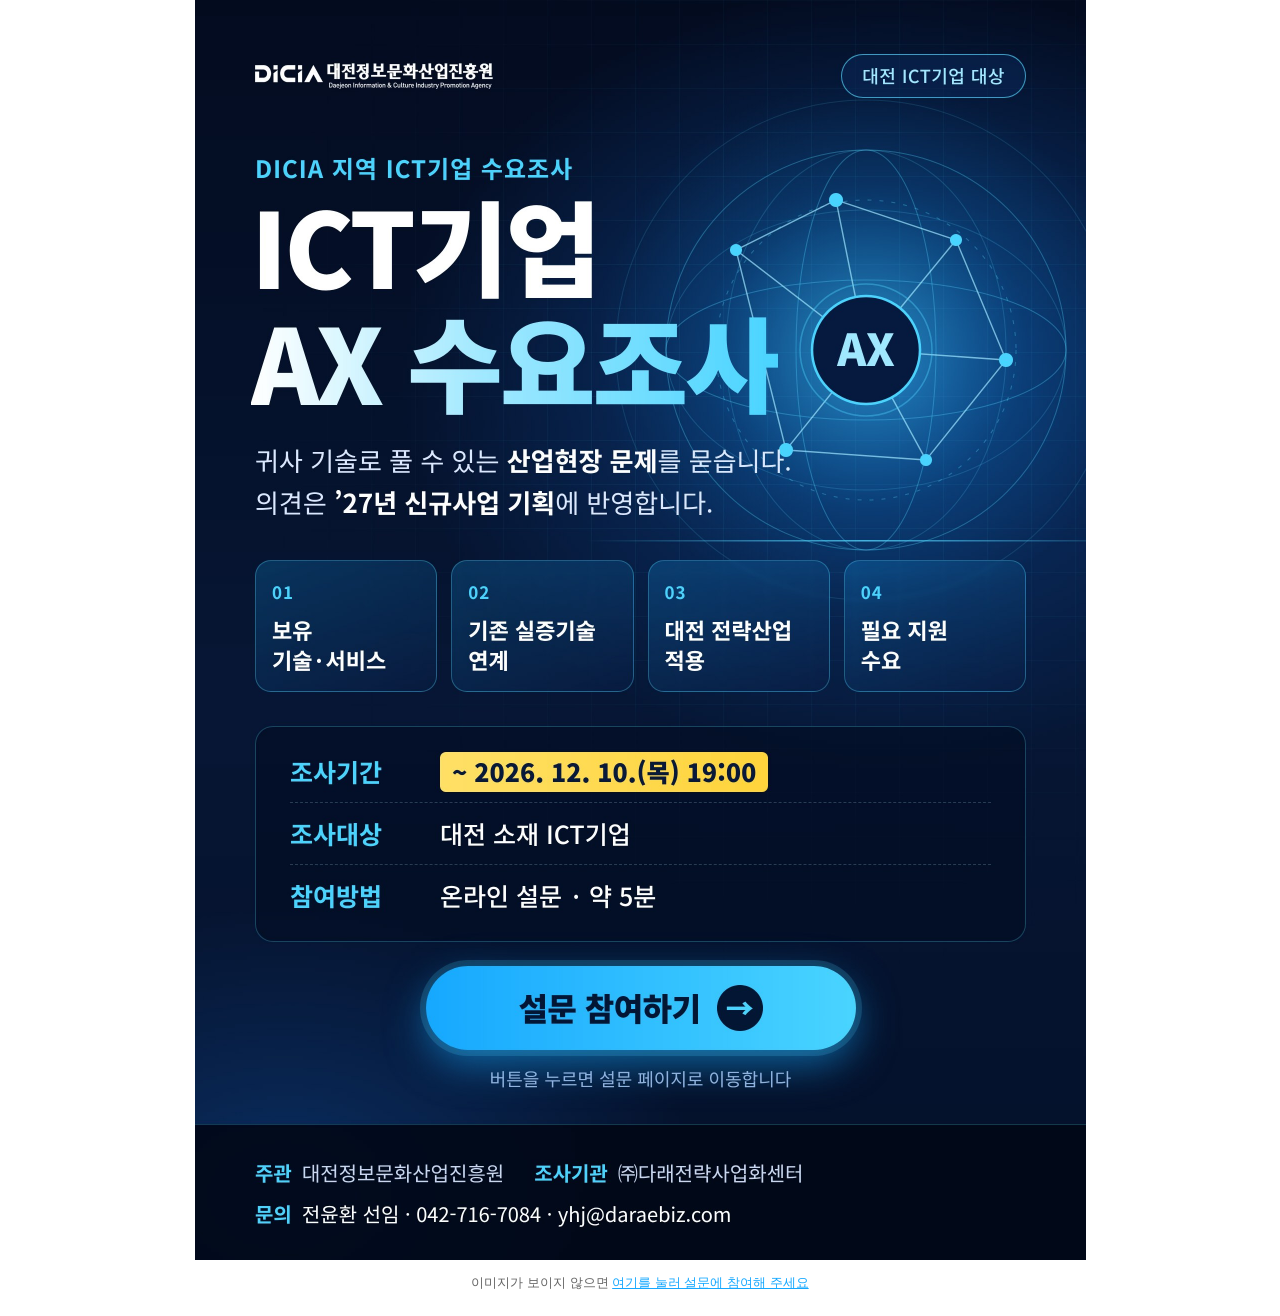
==== dicia/edm-ict/edm.html @ cd268c36 "ICT기업 수요조사 eDM 추가 Co-Authored-By: Claude Opus 5.5 <noreply@anthropic.com> Claude-Session: https://cl" ====
<!doctype html>
<html lang="ko">
<head>
<meta charset="utf-8">
<meta name="viewport" content="width=device-width,initial-scale=1">
<title>ICT기업 AX 수요조사</title>
</head>
<body style="margin:0;padding:0;background:#ffffff;">
<table role="presentation" cellpadding="0" cellspacing="0" border="0" width="100%"><tr><td align="center" style="padding:0;">
<!-- 이미지 전체에 설문 링크 연결 (이미지맵을 지우는 메일 서비스에서도 동작). 버튼 영역 좌표는 891 x 1260 기준 230,966,660,1050 -->
<a href="https://darae-daejeon.github.io/survey/dicia/ict" target="_blank" style="text-decoration:none;border:0;">
<img src="https://darae-daejeon.github.io/survey/dicia/edm-ict/edm.jpg" width="891" height="1260" alt="DICIA 지역 ICT기업 AX 수요조사. 조사기간 2026년 12월 10일(목) 19시까지. 설문 참여하기를 눌러 참여하세요. 문의 전윤환 선임 042-716-7084, yhj@daraebiz.com" border="0" style="display:block;width:891px;max-width:100%;height:auto;border:0;">
</a>
</td></tr>
<tr><td align="center" style="padding:14px 0 24px;font-family:'Malgun Gothic',sans-serif;font-size:13px;color:#666666;">
이미지가 보이지 않으면 <a href="https://darae-daejeon.github.io/survey/dicia/ict" target="_blank" style="color:#16a8fe;">여기를 눌러 설문에 참여해 주세요</a>
</td></tr></table>
</body>
</html>
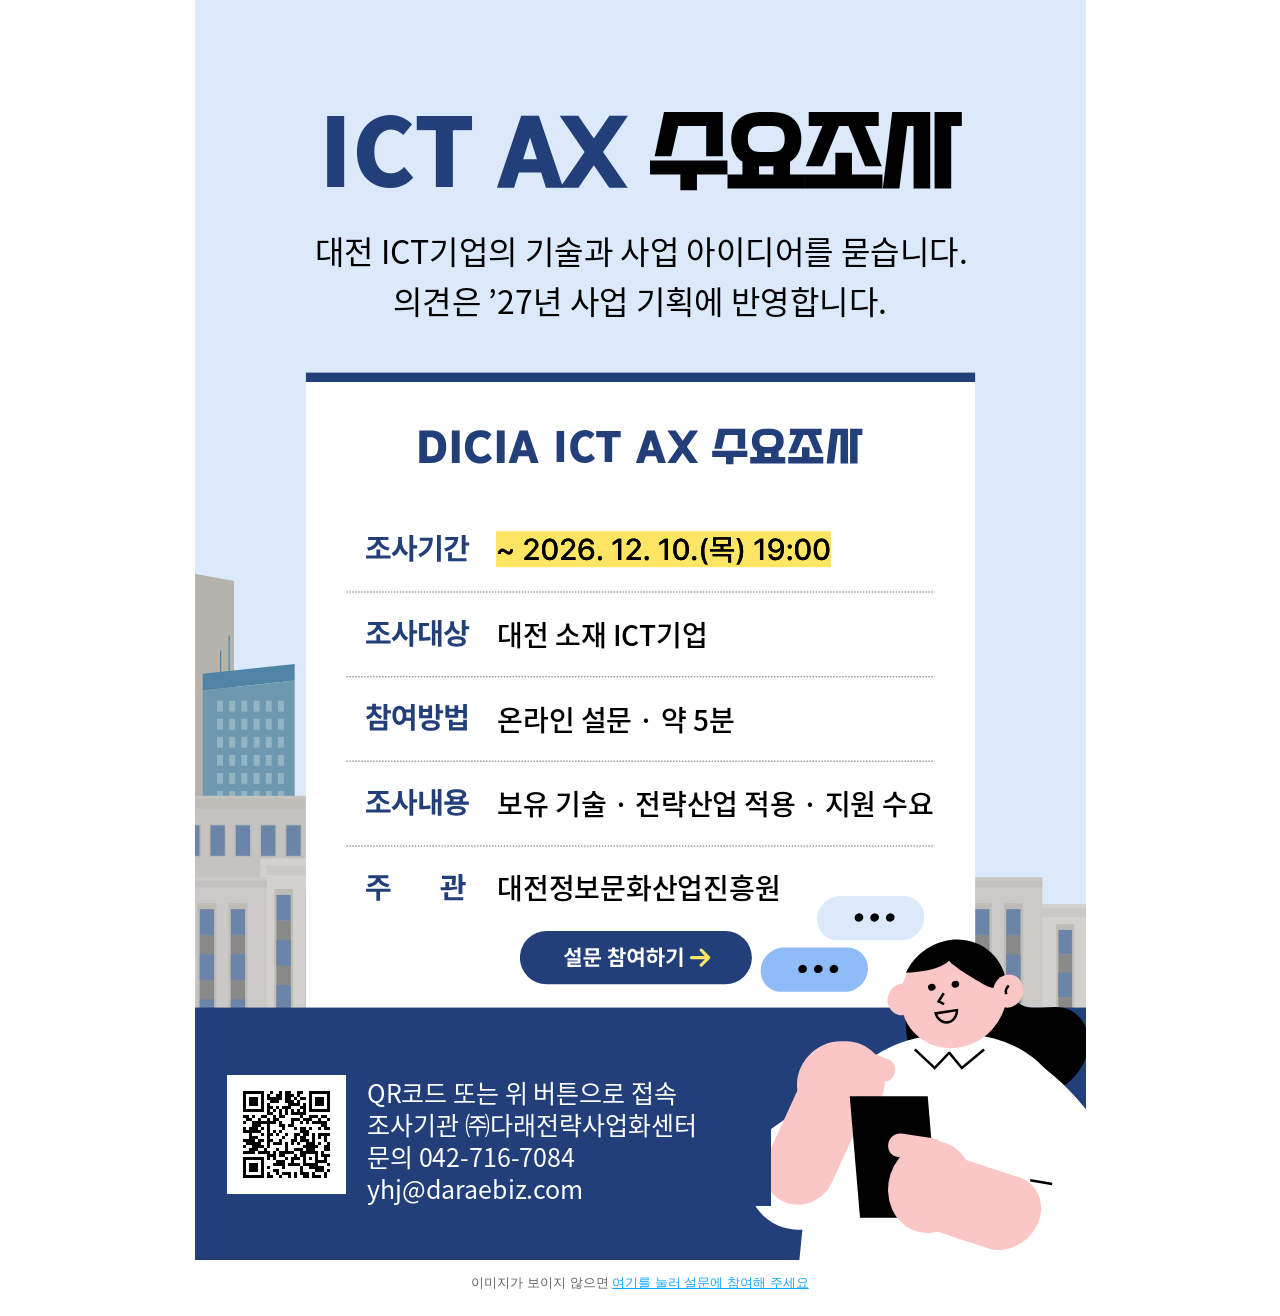
==== commit 7f878ec3: "ICT기업 eDM을 물류기업 eDM 디자인 기반으로 교체 Co-Authored-By: Claude Opus 5.5 <noreply@anthropic.com> Claude-Sessi" ====
--- a/dicia/edm-ict/edm.html
+++ b/dicia/edm-ict/edm.html
@@ -7,9 +7,9 @@
 </head>
 <body style="margin:0;padding:0;background:#ffffff;">
 <table role="presentation" cellpadding="0" cellspacing="0" border="0" width="100%"><tr><td align="center" style="padding:0;">
-<!-- 이미지 전체에 설문 링크 연결 (이미지맵을 지우는 메일 서비스에서도 동작). 버튼 영역 좌표는 891 x 1260 기준 230,966,660,1050 -->
+<!-- 이미지 전체에 설문 링크 연결 (버튼 포함). 이미지맵을 지우는 메일 서비스에서도 동작 -->
 <a href="https://darae-daejeon.github.io/survey/dicia/ict" target="_blank" style="text-decoration:none;border:0;">
-<img src="https://darae-daejeon.github.io/survey/dicia/edm-ict/edm.jpg" width="891" height="1260" alt="DICIA 지역 ICT기업 AX 수요조사. 조사기간 2026년 12월 10일(목) 19시까지. 설문 참여하기를 눌러 참여하세요. 문의 전윤환 선임 042-716-7084, yhj@daraebiz.com" border="0" style="display:block;width:891px;max-width:100%;height:auto;border:0;">
+<img src="https://darae-daejeon.github.io/survey/dicia/edm-ict/edm.png" width="891" height="1260" alt="DICIA ICT AX 수요조사. 조사기간 2026년 12월 10일(목) 19시까지. 설문 참여하기를 눌러 참여하세요. 문의 042-716-7084, yhj@daraebiz.com" border="0" style="display:block;width:891px;max-width:100%;height:auto;border:0;">
 </a>
 </td></tr>
 <tr><td align="center" style="padding:14px 0 24px;font-family:'Malgun Gothic',sans-serif;font-size:13px;color:#666666;">
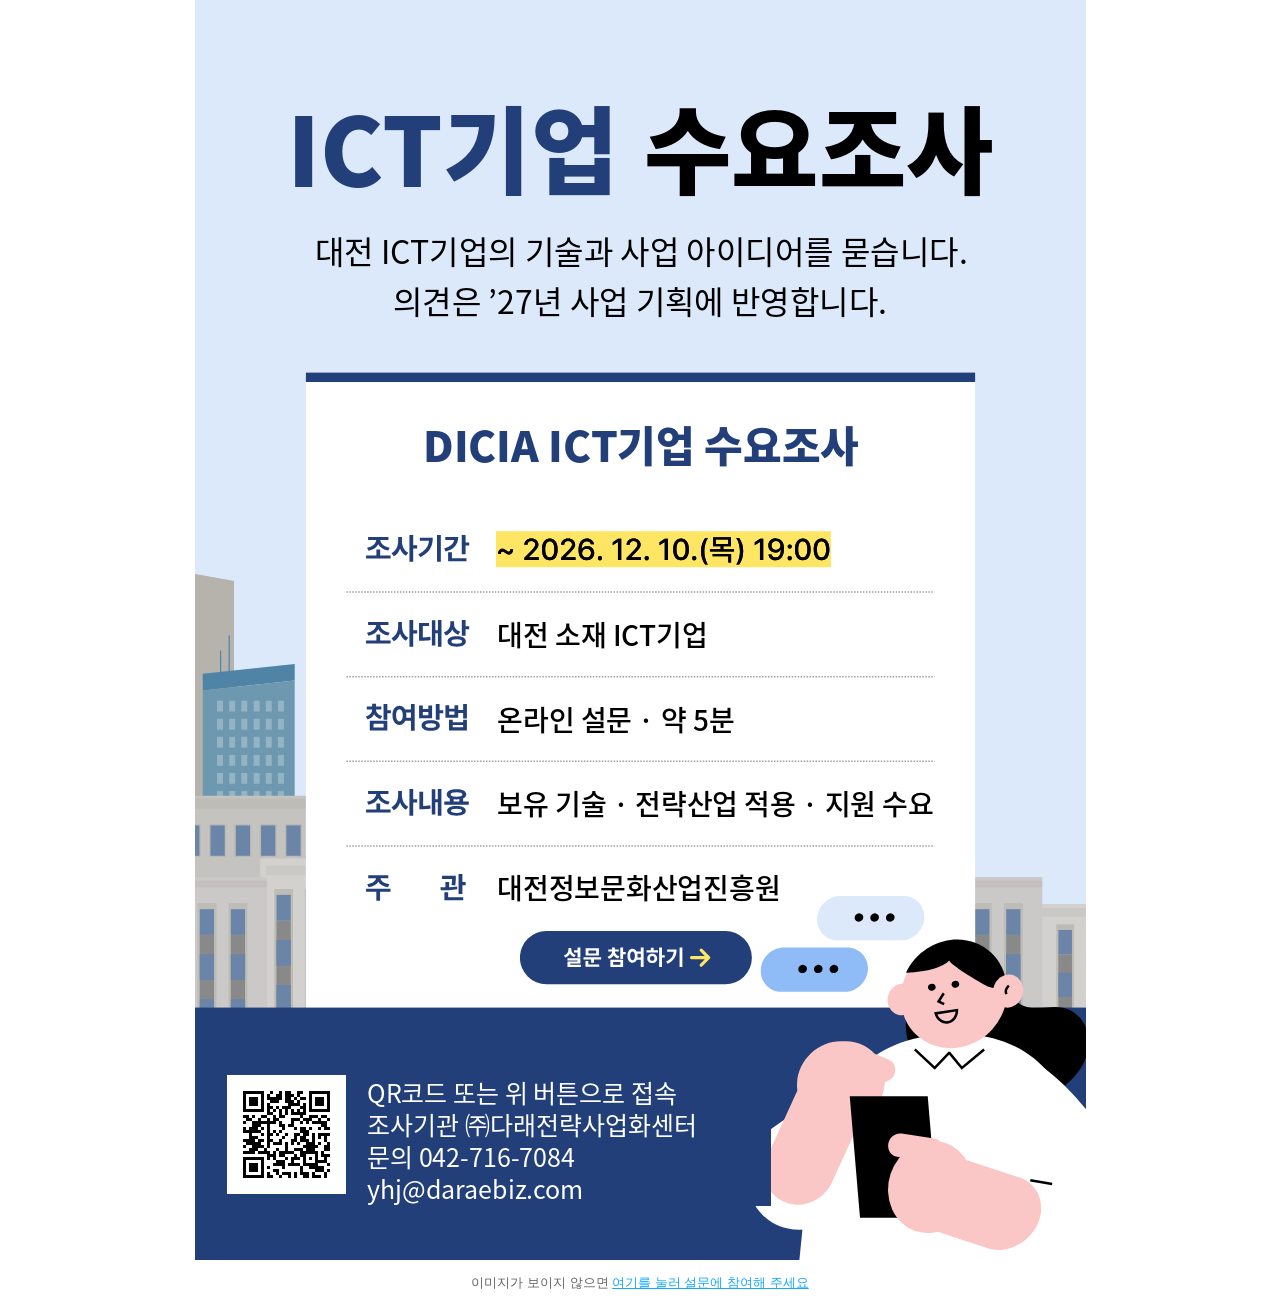
==== commit 9937c03a: "ICT기업 eDM 제목을 ICT기업 수요조사로 변경 Co-Authored-By: Claude Opus 5.5 <noreply@anthropic.com> Claude-Session:" ====
--- a/dicia/edm-ict/edm.html
+++ b/dicia/edm-ict/edm.html
@@ -3,13 +3,13 @@
 <head>
 <meta charset="utf-8">
 <meta name="viewport" content="width=device-width,initial-scale=1">
-<title>ICT기업 AX 수요조사</title>
+<title>ICT기업 수요조사</title>
 </head>
 <body style="margin:0;padding:0;background:#ffffff;">
 <table role="presentation" cellpadding="0" cellspacing="0" border="0" width="100%"><tr><td align="center" style="padding:0;">
 <!-- 이미지 전체에 설문 링크 연결 (버튼 포함). 이미지맵을 지우는 메일 서비스에서도 동작 -->
 <a href="https://darae-daejeon.github.io/survey/dicia/ict" target="_blank" style="text-decoration:none;border:0;">
-<img src="https://darae-daejeon.github.io/survey/dicia/edm-ict/edm.png" width="891" height="1260" alt="DICIA ICT AX 수요조사. 조사기간 2026년 12월 10일(목) 19시까지. 설문 참여하기를 눌러 참여하세요. 문의 042-716-7084, yhj@daraebiz.com" border="0" style="display:block;width:891px;max-width:100%;height:auto;border:0;">
+<img src="https://darae-daejeon.github.io/survey/dicia/edm-ict/edm.png" width="891" height="1260" alt="DICIA ICT기업 수요조사. 조사기간 2026년 12월 10일(목) 19시까지. 설문 참여하기를 눌러 참여하세요. 문의 042-716-7084, yhj@daraebiz.com" border="0" style="display:block;width:891px;max-width:100%;height:auto;border:0;">
 </a>
 </td></tr>
 <tr><td align="center" style="padding:14px 0 24px;font-family:'Malgun Gothic',sans-serif;font-size:13px;color:#666666;">
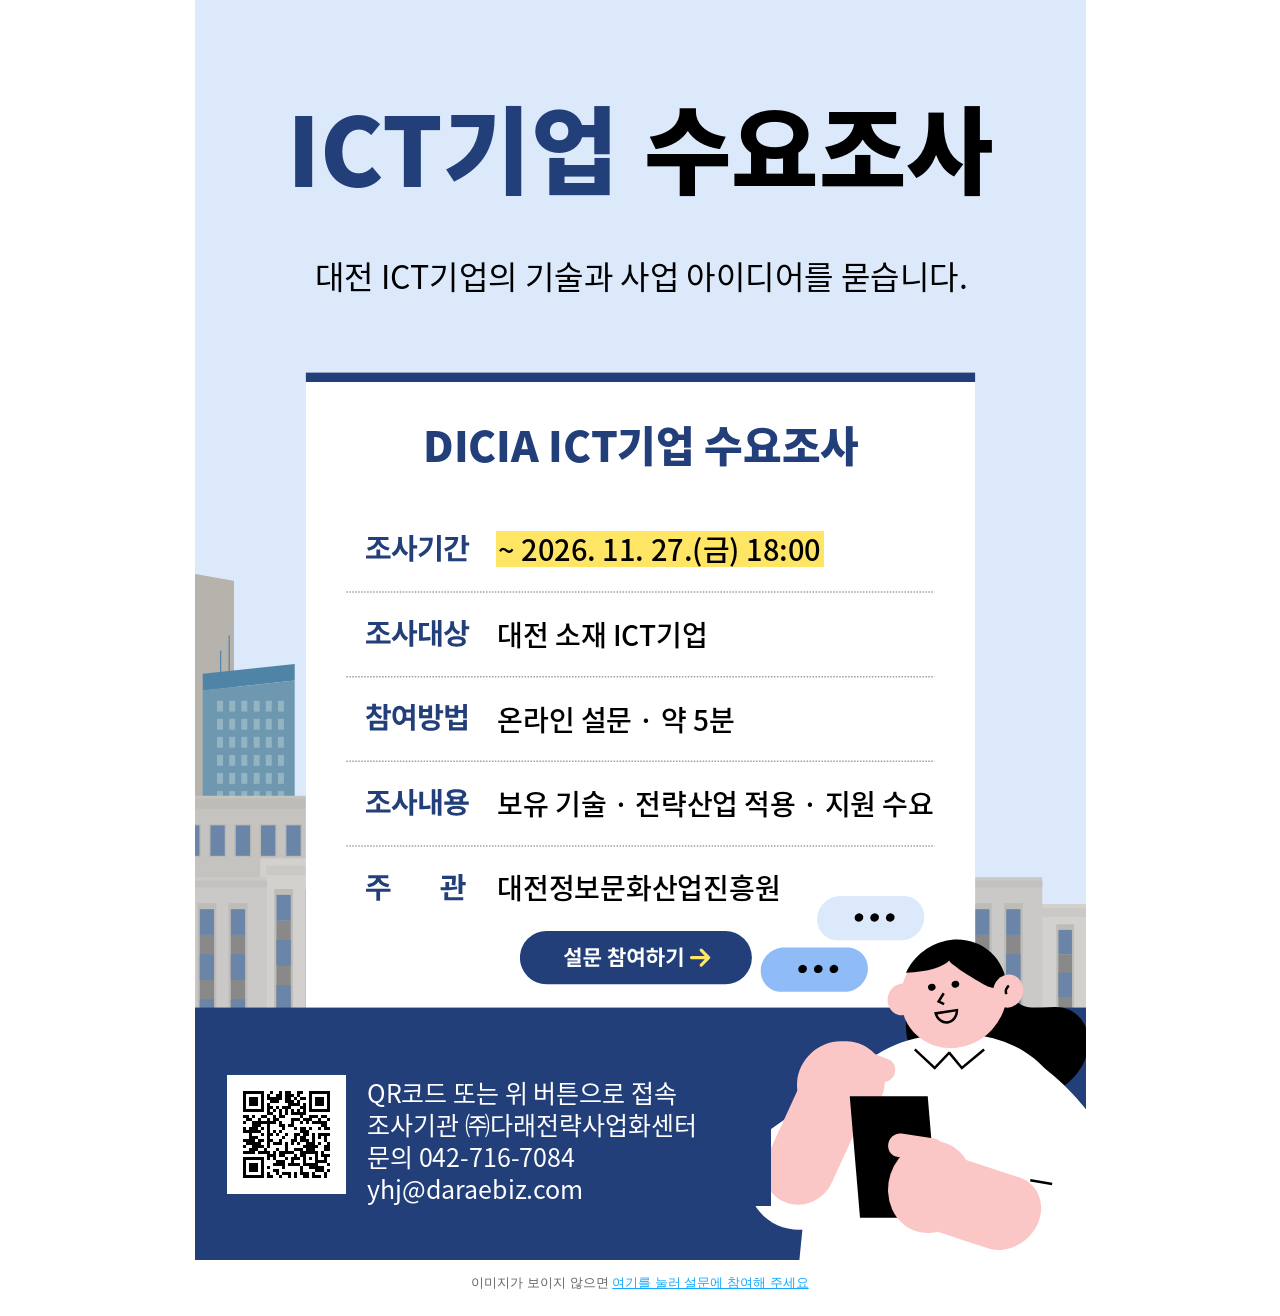
==== commit 943bace7: "ICT기업 eDM 조사기간을 설문 마감(11.27. 18:00)에 맞춤 Co-Authored-By: Claude Opus 5.5 <noreply@anthropic.com> Clau" ====
--- a/dicia/edm-ict/edm.html
+++ b/dicia/edm-ict/edm.html
@@ -9,7 +9,7 @@
 <table role="presentation" cellpadding="0" cellspacing="0" border="0" width="100%"><tr><td align="center" style="padding:0;">
 <!-- 이미지 전체에 설문 링크 연결 (버튼 포함). 이미지맵을 지우는 메일 서비스에서도 동작 -->
 <a href="https://darae-daejeon.github.io/survey/dicia/ict" target="_blank" style="text-decoration:none;border:0;">
-<img src="https://darae-daejeon.github.io/survey/dicia/edm-ict/edm.png" width="891" height="1260" alt="DICIA ICT기업 수요조사. 조사기간 2026년 12월 10일(목) 19시까지. 설문 참여하기를 눌러 참여하세요. 문의 042-716-7084, yhj@daraebiz.com" border="0" style="display:block;width:891px;max-width:100%;height:auto;border:0;">
+<img src="https://darae-daejeon.github.io/survey/dicia/edm-ict/edm.png" width="891" height="1260" alt="DICIA ICT기업 수요조사. 조사기간 2026년 11월 27일(금) 18시까지. 설문 참여하기를 눌러 참여하세요. 문의 042-716-7084, yhj@daraebiz.com" border="0" style="display:block;width:891px;max-width:100%;height:auto;border:0;">
 </a>
 </td></tr>
 <tr><td align="center" style="padding:14px 0 24px;font-family:'Malgun Gothic',sans-serif;font-size:13px;color:#666666;">
